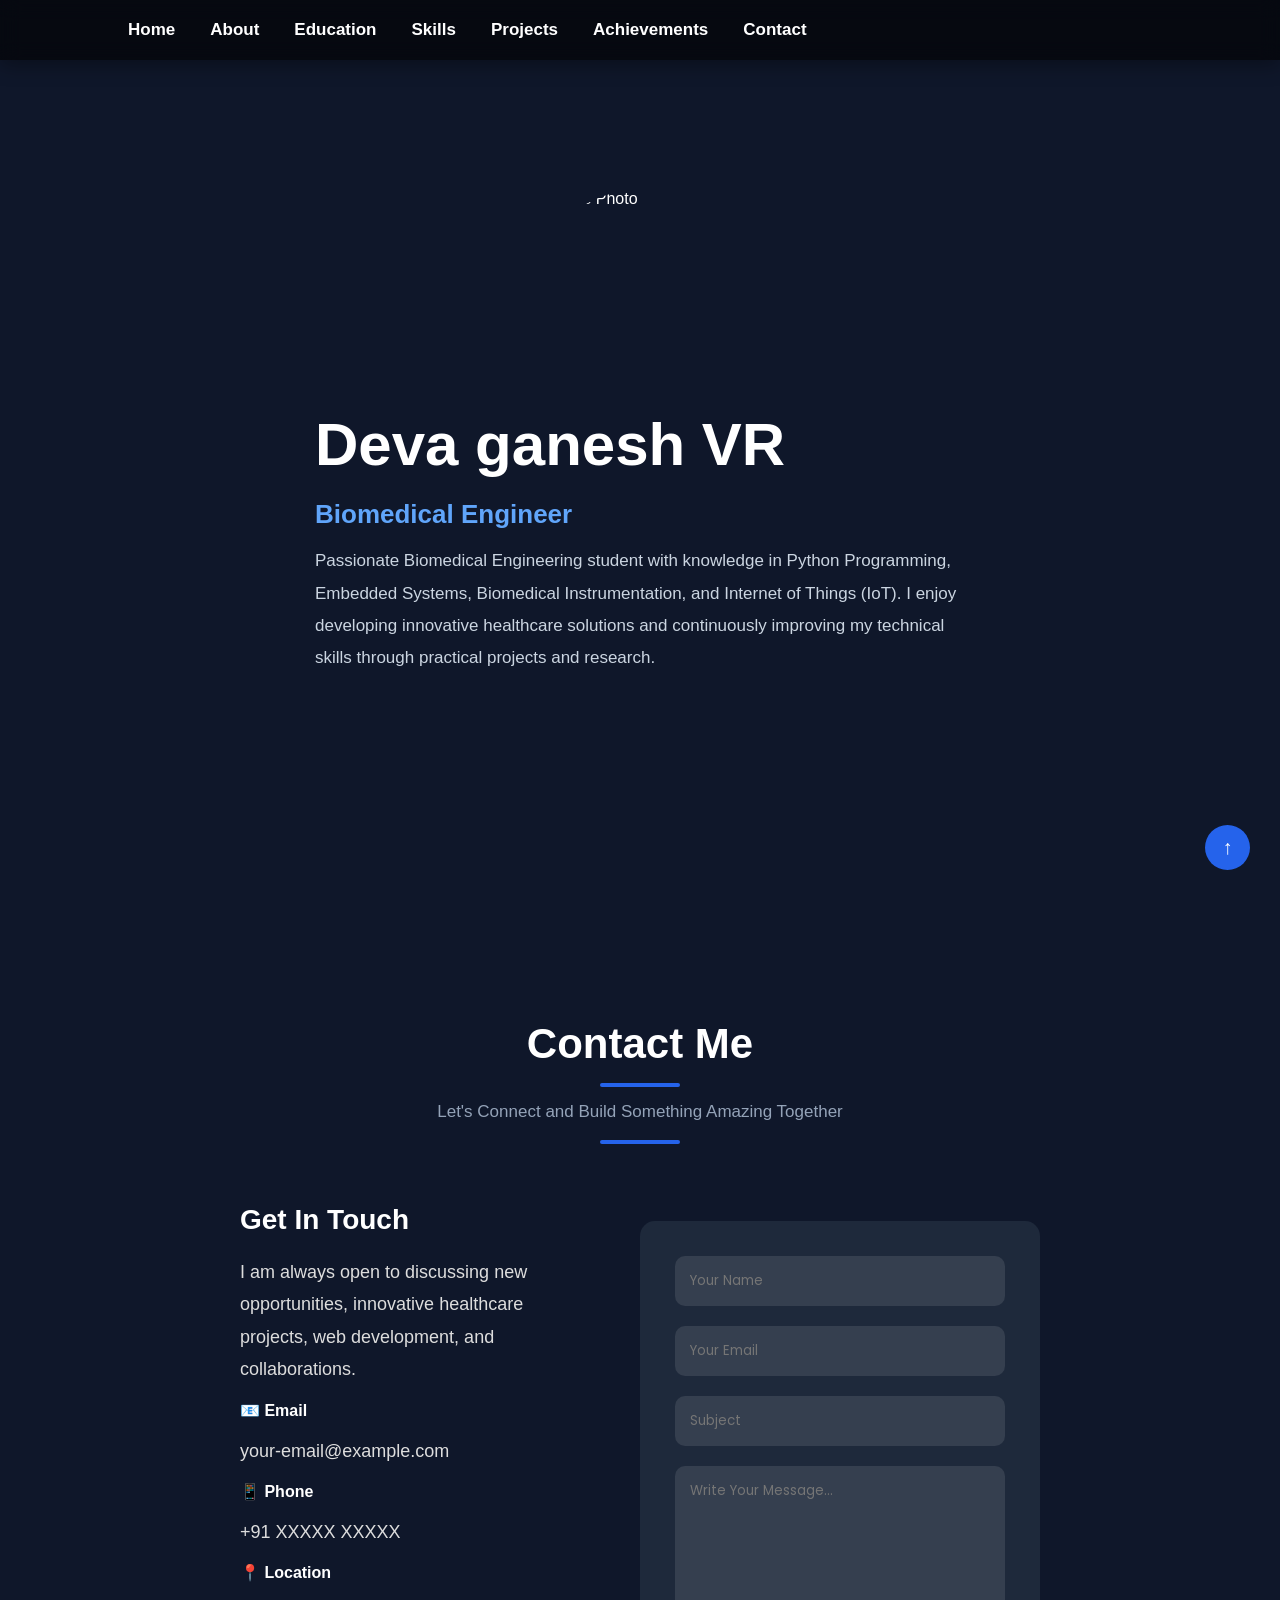
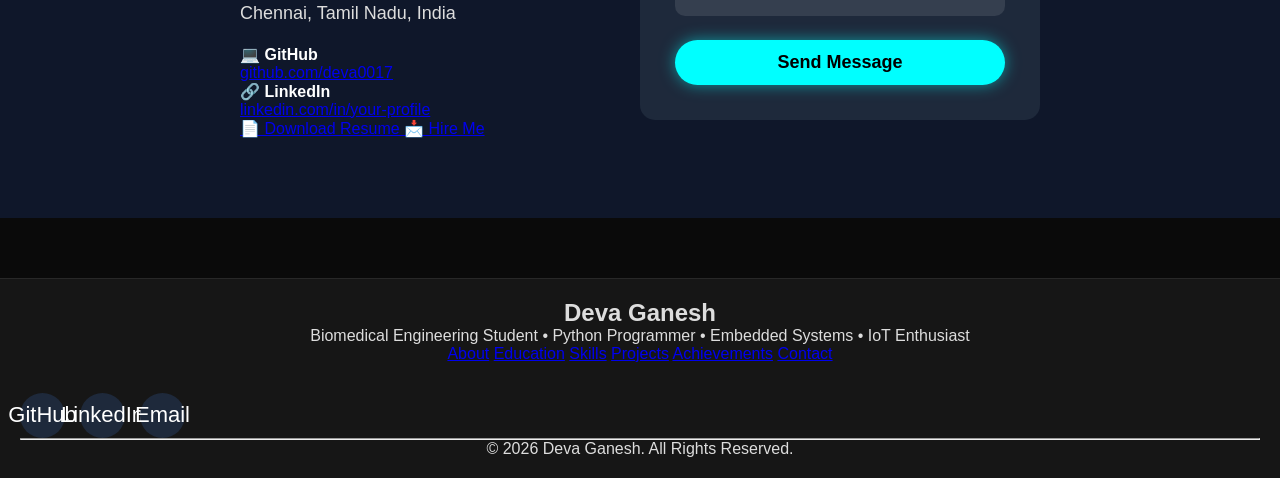
==== index.html @ 057c4575 "Add files via upload" ====
<!DOCTYPE html>
<html lang="en">

<head>

    <meta charset="UTF-8">

    <meta name="viewport" content="width=device-width, initial-scale=1.0">

    <title>Deva Ganesh | Portfolio</title>

    <link rel="stylesheet" href="style.css">

    <link rel="preconnect" href="https://fonts.googleapis.com">

    <link rel="preconnect" href="https://fonts.gstatic.com" crossorigin>

    <link href="https://fonts.googleapis.com/css2?family=Poppins:wght@300;400;500;600;700;800&display=swap" rel="stylesheet">

</head>

<body>

<!-- ================= HEADER ================= -->

<header>
<nav>

    <a href="index.html">Home</a>
    <a href="about.html">About</a>
    <a href="education.html">Education</a>
    <a href="skills.html">Skills</a>
    <a href="projects.html">Projects</a>
    <a href="achievements.html">Achievements</a>
    <a href="contact.html">Contact</a>

</nav>

</header>

<section class="hero">
    <div class="hero-content">

      <img src="images/profile.jpeg"
     alt="Profile Photo"
     style="width:220px;height:220px;border-radius:50%;object-fit:cover;display:block;margin:auto;">

        <h1>Deva ganesh VR</h1>

        <h3>Biomedical Engineer</h3>

        <p>Passionate Biomedical Engineering student with knowledge in

Python Programming, Embedded Systems, Biomedical Instrumentation,

and Internet of Things (IoT). I enjoy developing innovative

healthcare solutions and continuously improving my technical

skills through practical projects and research.</p>

    </div>
</section>



<!-- ================= CONTACT SECTION ================= -->

<section id="contact">

    <div class="section-title">

        <h2>Contact Me</h2>

        <p>Let's Connect and Build Something Amazing Together</p>

    </div>

    <div class="contact-container">

        <!-- Left Side -->

        <div class="contact-info">

            <h3>Get In Touch</h3>

            <p>
                I am always open to discussing new opportunities,
                innovative healthcare projects, web development,
                and collaborations.
            </p>

            <div class="contact-item">

                <h4>📧 Email</h4>

                <p>your-email@example.com</p>

            </div>

            <div class="contact-item">

                <h4>📱 Phone</h4>

                <p>+91 XXXXX XXXXX</p>

            </div>

            <div class="contact-item">

                <h4>📍 Location</h4>

                <p>Chennai, Tamil Nadu, India</p>

            </div>

            <div class="contact-item">

                <h4>💻 GitHub</h4>

                <a href="https://github.com/deva0017" target="_blank">
                    github.com/deva0017
                </a>

            </div>

            <div class="contact-item">

                <h4>🔗 LinkedIn</h4>

                <a href="https://linkedin.com/" target="_blank">
                    linkedin.com/in/your-profile
                </a>

            </div>

            <div class="contact-buttons">

                <a href="resume.pdf" class="contact-btn" download>
                    📄 Download Resume
                </a>

                <a href="mailto:your-email@example.com" class="contact-btn">
                    📩 Hire Me
                </a>

            </div>

        </div>

        <!-- Right Side -->

        <div class="contact-form">

            <form action="#">

                <input
                    type="text"
                    placeholder="Your Name"
                    required
                >

                <input
                    type="email"
                    placeholder="Your Email"
                    required
                >

                <input
                    type="text"
                    placeholder="Subject"
                    required
                >

                <textarea
                    rows="6"
                    placeholder="Write Your Message..."
                    required
                ></textarea>

                <button type="submit">
                    Send Message
                </button>

            </form>

        </div>

    </div>

</section>
<!-- ================= FOOTER ================= -->

<footer>

    <div class="footer-container">

        <h2>Deva Ganesh</h2>

        <p>
          Biomedical Engineering Student • Python Programmer • Embedded Systems • IoT Enthusiast
        </p>

        <div class="footer-links">

<a href="about.html">About</a>

<a href="education.html">Education</a>

<a href="skills.html">Skills</a>

<a href="projects.html">Projects</a>

<a href="achievements.html">Achievements</a>

<a href="contact.html">Contact</a>

</div>
        <div class="social-links">

            <a href="https://github.com/deva0017" target="_blank">
                GitHub
            </a>

            <a href="https://www.linkedin.com/" target="_blank">
                LinkedIn
            </a>

            <a href="mailto:your-email@example.com">
                Email
            </a>

        </div>

        <hr>

        <p class="copyright">

            © 2026 Deva Ganesh. All Rights Reserved.

        </p>

    </div>

</footer>

<!-- Back To Top Button -->

<a href="#" class="top-btn">
    ↑
</a>

</body>

</html>
---- style.css ----
/*==============================
GOOGLE FONT
==============================*/

@import url('https://fonts.googleapis.com/css2?family=Poppins:wght@300;400;500;600;700;800&display=swap');

/*==============================
RESET
==============================*/

*{
    margin:0;
    padding:0;
    box-sizing:border-box;
    scroll-behavior:smooth;
}

body{
    font-family:'Poppins',sans-serif;
    background:#0f172a;
    color:#ffffff;
    overflow-x:hidden;
}

/*==============================
SCROLLBAR
==============================*/

::-webkit-scrollbar{
    width:10px;
}

::-webkit-scrollbar-track{
    background:#0f172a;
}

::-webkit-scrollbar-thumb{
    background:#2563eb;
    border-radius:20px;
}

/*==============================
HEADER
==============================*/

header{
    position:fixed;
    top:0;
    left:0;
    width:100%;
    padding:18px 8%;
    background:#111827;
    display:flex;
    justify-content:center;
    align-items:center;
    z-index:1000;
    box-shadow:0 5px 20px rgba(0,0,0,.3);
}

/*==============================
NAVIGATION
==============================*/

nav{
    display:flex;
    gap:35px;
}

nav a{
    color:#ffffff;
    text-decoration:none;
    font-size:17px;
    font-weight:600;
    transition:.3s;
    position:relative;
}

nav a:hover{
    color:#3b82f6;
}

nav a::after{
    content:'';
    position:absolute;
    left:0;
    bottom:-6px;
    width:0%;
    height:2px;
    background:#3b82f6;
    transition:.3s;
}

nav a:hover::after{
    width:100%;
}

/*==============================
SECTION
==============================*/

section{
    padding:120px 8% 80px;
}

/*==============================
SECTION TITLE
==============================*/

.section-title{
    text-align:center;
    margin-bottom:60px;
}

.section-title h2{
    font-size:45px;
    color:#ffffff;
}

.section-title p{
    color:#cbd5e1;
    margin-top:15px;
    font-size:18px;
}

.section-title::after{
    content:'';
    display:block;
    width:80px;
    height:4px;
    background:#2563eb;
    margin:18px auto;
    border-radius:10px;
}

/*==============================
BUTTON
==============================*/

.btn{
    display:inline-block;
    padding:14px 35px;
    background:#2563eb;
    color:#fff;
    text-decoration:none;
    border-radius:8px;
    font-weight:600;
    transition:.3s;
}

.btn:hover{
    background:#1d4ed8;
    transform:translateY(-4px);
}

/*==============================
FOOTER
==============================*/

footer{
    background:#111827;
    text-align:center;
    padding:30px;
    margin-top:60px;
}

footer span{
    color:#3b82f6;
    font-weight:700;
}
/* ==========================================
   GOOGLE FONT
========================================== */

@import url('https://fonts.googleapis.com/css2?family=Poppins:wght@300;400;500;600;700;800&display=swap');


/* ==========================================
   RESET
========================================== */

*{
    margin:0;
    padding:0;
    box-sizing:border-box;
    scroll-behavior:smooth;
}

body{
    font-family:'Poppins',sans-serif;
    background:#0F172A;
    color:#F8FAFC;
    overflow-x:hidden;
}


/* ==========================================
   SCROLLBAR
========================================== */

::-webkit-scrollbar{
    width:10px;
}

::-webkit-scrollbar-track{
    background:#0F172A;
}

::-webkit-scrollbar-thumb{
    background:#2563EB;
    border-radius:20px;
}

::-webkit-scrollbar-thumb:hover{
    background:#1D4ED8;
}


/* ==========================================
   HEADER
========================================== */

header{
    position:fixed;
    top:0;
    left:0;
    width:100%;
    background:#111827;
    padding:20px 8%;
    display:flex;
    justify-content:center;
    align-items:center;
    z-index:1000;
    box-shadow:0 5px 20px rgba(0,0,0,.35);
}


/* ==========================================
   NAVIGATION
========================================== */

nav ul{
    display:flex;
    list-style:none;
    gap:35px;
}

nav ul li a{

    color:#F8FAFC;
    text-decoration:none;
    font-size:16px;
    font-weight:600;
    position:relative;
    transition:.3s;

}

nav ul li a::after{

    content:'';
    position:absolute;
    left:0;
    bottom:-6px;
    width:0%;
    height:2px;
    background:#3B82F6;
    transition:.3s;

}

nav ul li a:hover{

    color:#3B82F6;

}

nav ul li a:hover::after{

    width:100%;

}


/* ==========================================
   HERO SECTION
========================================== */

.hero{

    min-height:100vh;
    display:flex;
    justify-content:center;
    align-items:center;
    gap:80px;
    padding:120px 8% 80px;
    background:#0F172A;
    flex-wrap:wrap;

}


/* ==========================================
   PROFILE IMAGE
========================================== */

.hero-image{

    display:flex;
    justify-content:center;
    align-items:center;

}

/* ================= HERO IMAGE ================= */

.hero{
    display:flex;
    align-items:center;
    justify-content:center;
    gap:80px;
    min-height:100vh;
    padding:120px 8%;
}

.hero-image{
    flex:1;
    display:flex;
    justify-content:center;
}

.hero-image img{

    width:340px;
    height:340px;

    object-fit:cover;

    border-radius:50%;

    border:8px solid #3B82F6;

    padding:8px;

    background:#ffffff;

    box-shadow:
        0 0 25px rgba(59,130,246,.5),
        0 0 50px rgba(59,130,246,.3);

    transition:.4s;

}

.hero-image img:hover{

    transform:scale(1.05);

    box-shadow:
        0 0 35px rgba(59,130,246,.8),
        0 0 70px rgba(59,130,246,.4);

}

.hero-content{

    flex:1;

}

.hero-buttons{

    margin-top:30px;

}

.btn{

    display:inline-block;

    padding:14px 35px;

    margin-right:15px;

    border-radius:8px;

    text-decoration:none;

    font-weight:600;

    background:#2563EB;

    color:#fff;

}

.btn-outline{

    background:transparent;

    border:2px solid #2563EB;

    color:#fff;

}

.btn:hover{

    transform:translateY(-4px);

}
.hero-image img:hover{

    transform:scale(1.05);

}


/* ==========================================
   HERO TEXT
========================================== */

.hero-content{

    max-width:650px;

}

.hero-content h3{

    color:#60A5FA;
    font-size:26px;
    margin-bottom:15px;

}

.hero-content h1{

    color:#ffffff;
    font-size:60px;
    margin-bottom:20px;
    font-weight:700;

}

.hero-content h2{

    color:#CBD5E1;
    font-size:30px;
    margin-bottom:25px;
    font-weight:500;

}

.hero-content p{

    color:#CBD5E1;
    line-height:1.9;
    font-size:17px;
    margin-bottom:35px;

}


/* ==========================================
   BUTTONS
========================================== */

.btn{

    display:inline-block;

    padding:15px 35px;

    background:#2563EB;

    color:#ffffff;

    text-decoration:none;

    border-radius:8px;

    font-weight:600;

    transition:.3s;

}

.btn:hover{

    background:#1D4ED8;

    transform:translateY(-4px);

    box-shadow:0 12px 25px rgba(37,99,235,.35);

}
/* ==========================================
   SECTION TITLE
========================================== */

.section-title{

    text-align:center;
    margin-bottom:60px;

}

.section-title h2{

    font-size:42px;
    color:#FFFFFF;
    margin-bottom:15px;

}

.section-title p{

    color:#94A3B8;
    font-size:17px;

}

.section-title h2::after{

    content:'';
    display:block;
    width:80px;
    height:4px;
    background:#2563EB;
    margin:15px auto;
    border-radius:30px;

}


/* ==========================================
   ABOUT SECTION
========================================== */

#about{

    background:#111827;
    padding:100px 8%;

}

.about-container{
    display:block;
}
    gap:70px;
    align-items:center;

}


/* ==========================================
   ABOUT IMAGE
========================================== */

.about-image{

    display:flex;
    justify-content:center;

}

.about-image img{

    width:320px;
    height:320px;
    object-fit:cover;

    border-radius:20px;

    border:5px solid #2563EB;

    box-shadow:0 20px 40px rgba(0,0,0,.4);

    transition:.4s;

}

.about-image img:hover{

    transform:scale(1.04);

}


/* ==========================================
   ABOUT CONTENT
========================================== */

.about-content h3{

    font-size:32px;
    color:#FFFFFF;
    margin-bottom:20px;

}

.about-content p{

    color:#CBD5E1;
    line-height:1.9;
    font-size:17px;
    margin-bottom:20px;
    text-align:justify;

}


/* ==========================================
   ABOUT DETAILS GRID
========================================== */

.about-details{

    display:grid;
    grid-template-columns:repeat(2,1fr);
    gap:20px;
    margin-top:35px;

}


/* ==========================================
   DETAIL CARD
========================================== */

.detail-card{

    background:#1E293B;

    padding:22px;

    border-radius:15px;

    border-left:4px solid #2563EB;

    transition:.35s;

}

.detail-card:hover{

    transform:translateY(-8px);

    box-shadow:0 15px 30px rgba(0,0,0,.35);

}

.detail-card h4{

    color:#60A5FA;

    margin-bottom:10px;

    font-size:18px;

}

.detail-card p{

    color:#E2E8F0;

    margin:0;

    font-size:15px;

}


/* ==========================================
   RESPONSIVE ABOUT
========================================== */

@media(max-width:900px){

.about-container{

    grid-template-columns:1fr;
    text-align:center;

}

.about-image{

    margin-bottom:30px;

}

.about-details{

    grid-template-columns:1fr;

}

.about-content p{

    text-align:center;

}

}
/* ==========================================
   EDUCATION SECTION
========================================== */

#education{
    background:#0F172A;
    padding:100px 8%;
}


/* ==========================================
   EDUCATION CONTAINER
========================================== */

.education-container{
    position:relative;
    max-width:1000px;
    margin:auto;
}


/* Vertical Timeline */

.education-container::before{

    content:'';

    position:absolute;

    left:35px;

    top:0;

    width:4px;

    height:100%;

    background:#2563EB;

}


/* ==========================================
   EDUCATION CARD
========================================== */

.education-card{

    position:relative;

    background:#1E293B;

    margin-left:90px;

    margin-bottom:40px;

    padding:30px;

    border-radius:18px;

    transition:.35s;

    box-shadow:0 10px 25px rgba(0,0,0,.25);

}

.education-card:hover{

    transform:translateY(-8px);

    box-shadow:0 20px 40px rgba(0,0,0,.35);

}


/* Timeline Circle */

.education-card::before{

    content:'';

    position:absolute;

    left:-67px;

    top:35px;

    width:22px;

    height:22px;

    border-radius:50%;

    background:#2563EB;

    border:5px solid #0F172A;

}


/* ==========================================
   YEAR BADGE
========================================== */

.education-year{

    display:inline-block;

    background:#2563EB;

    color:#fff;

    padding:8px 18px;

    border-radius:25px;

    font-size:14px;

    font-weight:600;

    margin-bottom:20px;

}


/* ==========================================
   EDUCATION CONTENT
========================================== */

.education-content h3{

    color:#FFFFFF;

    font-size:26px;

    margin-bottom:12px;

}

.education-content h4{

    color:#60A5FA;

    font-size:18px;

    margin-bottom:15px;

}

.education-content p{

    color:#CBD5E1;

    font-size:16px;

    line-height:1.9;

}


/* ==========================================
   RESPONSIVE
========================================== */

@media(max-width:768px){

.education-container::before{

    left:15px;

}

.education-card{

    margin-left:45px;

    padding:22px;

}

.education-card::before{

    left:-36px;

    width:18px;

    height:18px;

}

.education-year{

    font-size:13px;

    padding:6px 15px;

}

.education-content h3{

    font-size:22px;

}

.education-content h4{

    font-size:16px;

}

.education-content p{

    font-size:15px;

}

}
/* ==========================================
            SKILLS SECTION
========================================== */

#skills{
    background:#0F172A;
}


.skills-container{
    display:grid;
    grid-template-columns:repeat(auto-fit,minmax(250px,1fr));
    gap:25px;
}


/* Skill Card */

.skill-card{
    background:#1E293B;
    padding:30px;
    border-radius:15px;
    text-align:center;
    transition:.35s ease;
    border:1px solid rgba(255,255,255,.08);
}


.skill-card:hover{
    transform:translateY(-10px);
    box-shadow:0 15px 30px rgba(0,0,0,.35);
}



/* Skill Icon */

.skill-card i{
    font-size:45px;
    color:#3B82F6;
    margin-bottom:20px;
}



/* Skill Title */

.skill-card h3{
    color:#ffffff;
    font-size:22px;
    margin-bottom:15px;
}



/* Skill Description */

.skill-card p{
    color:#CBD5E1;
    font-size:15px;
    line-height:1.8;
}



/* ==========================================
             SKILL PROGRESS BAR
========================================== */


.skills-progress{
    margin-top:50px;
}


.skill{
    margin-bottom:25px;
}


.skill span{
    display:block;
    color:#F8FAFC;
    margin-bottom:8px;
    font-weight:600;
    font-size:17px;
}



/* Progress Background */

.progress{
    width:100%;
    height:10px;
    background:#334155;
    border-radius:30px;
    overflow:hidden;
}



/* Progress Moving Bar */

.progress-bar{
    height:100%;
    background:linear-gradient(
        90deg,
        #2563EB,
        #60A5FA
    );
    border-radius:30px;
    transition:.5s;
}



/* Hover Animation */

.skill:hover .progress-bar{
    filter:brightness(1.2);
}
/* ==========================================
            PROJECTS SECTION
========================================== */


#projects{
    background:#111827;
}


/* Project Container */

.projects-container{
    display:grid;
    grid-template-columns:repeat(auto-fit,minmax(280px,1fr));
    gap:30px;
}



/* Project Card */

.project-card{
    background:#1E293B;
    border-radius:15px;
    overflow:hidden;
    transition:.35s ease;
    border:1px solid rgba(255,255,255,.08);
}


.project-card:hover{
    transform:translateY(-10px);
    box-shadow:0 18px 35px rgba(0,0,0,.45);
}



/* Project Image */

.project-card img{
    width:100%;
    height:220px;
    object-fit:cover;
    transition:.4s ease;
}


.project-card:hover img{
    transform:scale(1.08);
}



/* Project Content */

.project-content{
    padding:25px;
}


.project-content h3{
    color:#ffffff;
    font-size:24px;
    margin-bottom:12px;
}


.project-content p{
    color:#CBD5E1;
    line-height:1.8;
    font-size:15px;
    margin-bottom:20px;
}



/* Project Buttons */

.project-btn{
    display:flex;
    gap:15px;
}


.project-btn a{

    padding:10px 22px;
    border-radius:8px;
    text-decoration:none;
    font-weight:600;
    font-size:14px;
    transition:.3s;

}



/* View Project Button */

.view-btn{

    background:#2563EB;
    color:white;

}


.view-btn:hover{

    background:#1D4ED8;
    transform:translateY(-3px);

}



/* Github Button */

.github-btn{

    background:#334155;
    color:white;

}


.github-btn:hover{

    background:#475569;
    transform:translateY(-3px);

}



/* Project Category Tag */

.project-tag{

    display:inline-block;
    background:#2563EB;
    color:white;
    padding:5px 15px;
    border-radius:20px;
    font-size:13px;
    margin-bottom:15px;

}
/* ==========================================
          CERTIFICATIONS SECTION
========================================== */


#certifications{
    background:#0F172A;
}



/* Certificate Grid */

.certificate-grid{

    display:grid;
    grid-template-columns:repeat(auto-fit,minmax(280px,1fr));
    gap:30px;

}



/* Certificate Card */

.certificate-card{

    background:#1E293B;
    border-radius:15px;
    overflow:hidden;
    transition:.35s ease;
    border:1px solid rgba(255,255,255,.08);

}



.certificate-card:hover{

    transform:translateY(-10px);
    box-shadow:0 18px 35px rgba(0,0,0,.45);

}



/* Certificate Image */

.certificate-card img{

    width:100%;
    height:220px;
    object-fit:cover;
    transition:.4s ease;

}



.certificate-card:hover img{

    transform:scale(1.05);

}



/* Certificate Content */

.certificate-card .content{

    padding:25px;

}



.certificate-card h3{

    color:#ffffff;
    font-size:22px;
    margin-bottom:12px;

}



.certificate-card p{

    color:#CBD5E1;
    line-height:1.8;
    font-size:15px;

}



/* Certificate Button */

.certificate-btn{

    display:inline-block;
    margin-top:15px;
    padding:10px 22px;
    background:#2563EB;
    color:white;
    text-decoration:none;
    border-radius:8px;
    font-weight:600;
    transition:.3s;

}



.certificate-btn:hover{

    background:#1D4ED8;
    transform:translateY(-3px);

}
/* ==========================================
          ACHIEVEMENTS SECTION
========================================== */


#achievements{

    background:#111827;

}



/* Achievement Container */

.achievement-container{

    display:grid;
    grid-template-columns:repeat(auto-fit,minmax(280px,1fr));
    gap:30px;

}



/* Achievement Card */

.achievement-card{

    background:#1E293B;
    padding:30px;
    border-radius:15px;
    text-align:center;
    transition:.35s ease;
    border:1px solid rgba(255,255,255,.08);

}



.achievement-card:hover{

    transform:translateY(-10px);
    box-shadow:0 18px 35px rgba(0,0,0,.45);

}



/* Achievement Icon */

.achievement-card i{

    font-size:45px;
    color:#3B82F6;
    margin-bottom:20px;

}



/* Achievement Title */

.achievement-card h3{

    color:#ffffff;
    font-size:23px;
    margin-bottom:15px;

}



/* Achievement Description */

.achievement-card p{

    color:#CBD5E1;
    font-size:15px;
    line-height:1.8;

}



/* Achievement Date */

.achievement-date{

    display:inline-block;
    margin-top:15px;
    padding:6px 18px;
    background:#2563EB;
    color:white;
    border-radius:20px;
    font-size:13px;

}



/* Achievement Image */

.achievement-card img{

    width:100%;
    height:200px;
    object-fit:cover;
    border-radius:12px;
    margin-bottom:20px;

}
/* ==========================================
            CONTACT SECTION
========================================== */


#contact{

    background:#0F172A;

}



/* Contact Container */

.contact-container{

    display:grid;
    grid-template-columns:1fr 1fr;
    gap:50px;
    align-items:center;

}



/* Contact Left Details */

.contact-info h2{

    color:#ffffff;
    font-size:35px;
    margin-bottom:20px;

}



.contact-info p{

    color:#CBD5E1;
    line-height:1.8;
    margin-bottom:30px;

}



/* Contact Details Box */

.contact-box{

    display:flex;
    align-items:center;
    gap:20px;
    background:#1E293B;
    padding:18px;
    margin-bottom:18px;
    border-radius:12px;
    transition:.3s;

}



.contact-box:hover{

    transform:translateX(10px);
    box-shadow:0 10px 25px rgba(0,0,0,.35);

}



.contact-box i{

    font-size:30px;
    color:#3B82F6;

}



.contact-box h4{

    color:#ffffff;
    margin-bottom:5px;

}



.contact-box a,
.contact-box span{

    color:#CBD5E1;
    text-decoration:none;

}



.contact-box a:hover{

    color:#60A5FA;

}




/* Contact Form */

.contact-form{

    background:#1E293B;
    padding:35px;
    border-radius:15px;

}



.contact-form input,
.contact-form textarea{

    width:100%;
    padding:15px;
    margin-bottom:20px;
    background:#0F172A;
    border:none;
    outline:none;
    border-radius:8px;
    color:white;
    font-family:'Poppins',sans-serif;

}



.contact-form textarea{

    height:150px;
    resize:none;

}




/* Send Button */

.contact-form button{

    width:100%;
    padding:14px;
    background:#2563EB;
    border:none;
    border-radius:8px;
    color:white;
    font-size:16px;
    font-weight:600;
    cursor:pointer;
    transition:.3s;

}



.contact-form button:hover{

    background:#1D4ED8;
    transform:translateY(-3px);

}



/* Social Media Buttons */

.social-links{

    display:flex;
    gap:15px;
    margin-top:30px;

}



.social-links a{

    width:45px;
    height:45px;
    display:flex;
    align-items:center;
    justify-content:center;
    border-radius:50%;
    background:#1E293B;
    color:#ffffff;
    font-size:22px;
    text-decoration:none;
    transition:.3s;

}



.social-links a:hover{

    background:#2563EB;
    transform:translateY(-5px);

}
/* ==========================================
              FOOTER SECTION
========================================== */


footer{

    background:#111827;
    padding:25px 8%;
    text-align:center;
    color:#CBD5E1;
    border-top:1px solid rgba(255,255,255,.08);

}



footer span{

    color:#3B82F6;
    font-weight:600;

}



/* ==========================================
          BACK TO TOP BUTTON
========================================== */


.top-btn{

    position:fixed;
    right:30px;
    bottom:30px;
    width:45px;
    height:45px;
    background:#2563EB;
    color:white;
    display:flex;
    justify-content:center;
    align-items:center;
    border-radius:50%;
    text-decoration:none;
    font-size:20px;
    transition:.3s;
    z-index:999;

}



.top-btn:hover{

    background:#1D4ED8;
    transform:translateY(-5px);

}



/* ==========================================
          PAGE ANIMATION
========================================== */


@keyframes fadeUp{

    from{

        opacity:0;
        transform:translateY(40px);

    }


    to{

        opacity:1;
        transform:translateY(0);

    }

}



section{

    animation:fadeUp .8s ease;

}




/* ==========================================
          RESPONSIVE DESIGN
========================================== */


/* Tablet */

@media(max-width:992px){


    header{

        padding:20px 5%;

    }


    .hero{

        flex-direction:column;
        text-align:center;
        gap:40px;

    }



    .hero img{

        width:260px;
        height:260px;

    }



    .hero-text h1{

        font-size:45px;

    }



    .about-container{

        grid-template-columns:1fr;

    }



    .contact-container{

        grid-template-columns:1fr;

    }


}



/* Mobile */


@media(max-width:600px){


    header{

        flex-direction:column;
        gap:15px;

    }



    .logo{

        font-size:24px;

    }



    nav a{

        margin-left:15px;
        font-size:14px;

    }



    .hero{

        padding-top:160px;

    }



    .hero img{

        width:220px;
        height:220px;

    }



    .hero-text h1{

        font-size:35px;

    }



    .hero-text h3{

        font-size:22px;

    }



    section{

        padding:70px 5%;

    }



    .section-title{

        font-size:32px;

    }



    .about-info{

        grid-template-columns:1fr;

    }



    .project-btn{

        flex-direction:column;

    }



    .social-links{

        justify-content:center;

    }



}body {
    margin: 0;
    font-family: Arial;
}


/* Previous CSS ends here */


/* HERO SECTION */

.hero {
    min-height: 100vh;
    display: flex;
    align-items: center;
    justify-content: center;
    padding: 80px 10%;
}/* =========================
   ABOUT SECTION
========================= */

.about {
    min-height: 100vh;
    padding: 80px 10%;
    display: flex;
    align-items: center;
    justify-content: center;
}


.about-container {
    display: flex;
    align-items: center;
    justify-content: space-between;
    gap: 50px;
}


/* ABOUT IMAGE */

.about img {
    width: 300px;
    height: 300px;
    border-radius: 20px;
    object-fit: cover;
}


/* ABOUT TEXT */

.about-text {
    max-width: 600px;
}


.about-text h2 {
    font-size: 45px;
    color: #00ffff;
    margin-bottom: 20px;
}


.about-text p {
    font-size: 18px;
    color: #ddd;
    line-height: 1.8;
}


/* READ MORE BUTTON */

.about-text a {
    display: inline-block;
    margin-top: 25px;
    padding: 12px 30px;
    background: #00ffff;
    color: black;
    text-decoration: none;
    border-radius: 30px;
    transition: 0.3s;
}


.about-text a:hover {
    transform: translateY(-5px);
}/* =========================
   EDUCATION SECTION
========================= */

.education {
    min-height: 100vh;
    padding: 80px 10%;
    text-align: center;
}


.education h2 {
    font-size: 45px;
    color: #00ffff;
    margin-bottom: 50px;
}


/* EDUCATION CARDS CONTAINER */

.education-container {
    display: flex;
    justify-content: center;
    gap: 30px;
    flex-wrap: wrap;
}


/* CARD DESIGN */

.education-card {

    width: 300px;
    padding: 30px;

    background: rgba(255,255,255,0.08);

    border-radius: 20px;

    border: 1px solid rgba(255,255,255,0.2);

    backdrop-filter: blur(10px);

    transition: 0.3s;
}


/* CARD HOVER EFFECT */

.education-card:hover {

    transform: translateY(-10px);

}


/* CARD TITLE */

.education-card h3 {

    font-size: 25px;
    color: white;
    margin-bottom: 15px;

}


/* CARD DETAILS */

.education-card p {

    color: #ddd;
    font-size: 17px;
    line-height: 1.6;

}/* =========================
   SKILLS SECTION
========================= */

.skills {
    min-height: 100vh;
    padding: 80px 10%;
    text-align: center;
}


.skills h2 {
    font-size: 45px;
    color: #00ffff;
    margin-bottom: 50px;
}


/* SKILLS CONTAINER */

.skills-container {

    display: grid;

    grid-template-columns: repeat(auto-fit, minmax(250px, 1fr));

    gap: 30px;

}


/* SKILL CARD */

.skill-card {

    padding: 30px;

    background: rgba(255,255,255,0.08);

    border-radius: 20px;

    border: 1px solid rgba(255,255,255,0.2);

    transition: 0.3s;

}


/* CARD HOVER */

.skill-card:hover {

    transform: translateY(-10px);

}


/* SKILL ICON */

.skill-card i {

    font-size: 45px;

    color: #00ffff;

    margin-bottom: 20px;

}


/* SKILL NAME */

.skill-card h3 {

    color: white;

    font-size: 24px;

    margin-bottom: 20px;

}


/* PROGRESS BAR BACKGROUND */

.progress-bar {

    width: 100%;

    height: 10px;

    background: #333;

    border-radius: 20px;

    overflow: hidden;

}


/* PROGRESS VALUE */

.progress {

    height: 100%;

    background: #00ffff;

    border-radius: 20px;

}/* =========================
   PROJECTS SECTION
========================= */

.projects {

    min-height: 100vh;

    padding: 80px 10%;

    text-align: center;

}


.projects h2 {

    font-size: 45px;

    color: #00ffff;

    margin-bottom: 50px;

}


/* PROJECT CONTAINER */

.projects-container {

    display: grid;

    grid-template-columns: repeat(auto-fit, minmax(300px, 1fr));

    gap: 35px;

}


/* PROJECT CARD */

.project-card {

    background: rgba(255,255,255,0.08);

    border-radius: 20px;

    overflow: hidden;

    border: 1px solid rgba(255,255,255,0.2);

    transition: 0.3s;

}


/* CARD HOVER */

.project-card:hover {

    transform: translateY(-10px);

}


/* PROJECT IMAGE */

.project-card img {

    width: 100%;

    height: 220px;

    object-fit: cover;

}


/* PROJECT CONTENT */

.project-content {

    padding: 25px;

}


.project-content h3 {

    color: white;

    font-size: 25px;

    margin-bottom: 15px;

}


.project-content p {

    color: #ddd;

    font-size: 16px;

    line-height: 1.6;

}


/* PROJECT BUTTON */

.project-content a {

    display: inline-block;

    margin-top: 20px;

    padding: 10px 25px;

    background: #00ffff;

    color: black;

    text-decoration: none;

    border-radius: 25px;

    transition: 0.3s;

}


.project-content a:hover {

    transform: scale(1.05);

}/* =========================
   CONTACT SECTION
========================= */

.contact {

    min-height: 100vh;

    padding: 80px 10%;

    text-align: center;

}


.contact h2 {

    font-size: 45px;

    color: #00ffff;

    margin-bottom: 50px;

}


/* CONTACT CONTAINER */

.contact-container {

    display: flex;

    justify-content: center;

    gap: 50px;

    flex-wrap: wrap;

}


/* CONTACT INFORMATION */

.contact-info {

    width: 350px;

    text-align: left;

}


.contact-info h3 {

    color: white;

    font-size: 28px;

    margin-bottom: 20px;

}


.contact-info p {

    color: #ddd;

    font-size: 18px;

    margin: 15px 0;

}


/* CONTACT ICONS */

.contact-info i {

    color: #00ffff;

    margin-right: 10px;

}


/* CONTACT FORM */

.contact-form {

    width: 400px;

}


.contact-form input,

.contact-form textarea {

    width: 100%;

    padding: 15px;

    margin-bottom: 20px;

    border-radius: 10px;

    border: none;

    outline: none;

    background: rgba(255,255,255,0.1);

    color: white;

}


.contact-form textarea {

    height: 150px;

}


/* SEND BUTTON */

.contact-form button {

    padding: 12px 35px;

    border: none;

    border-radius: 30px;

    background: #00ffff;

    color: black;

    font-size: 18px;

    cursor: pointer;

    transition: 0.3s;

}


.contact-form button:hover {

    transform: translateY(-5px);

}


/* =========================
   FOOTER
========================= */

footer {

    padding: 20px;

    text-align: center;

    background: rgba(255,255,255,0.05);

    color: #ddd;

}


/* SOCIAL ICONS */

.social-icons a {

    color: white;

    font-size: 25px;

    margin: 0 10px;

    transition: 0.3s;

}


.social-icons a:hover {

    color: #00ffff;

}/* =========================
   NAVIGATION BAR
========================= */

header {

    position: fixed;

    top: 0;

    left: 0;

    width: 100%;

    padding: 20px 10%;

    display: flex;

    justify-content: space-between;

    align-items: center;

    background: rgba(0,0,0,0.6);

    backdrop-filter: blur(10px);

    z-index: 1000;

}


/* LOGO */

.logo {

    font-size: 30px;

    font-weight: bold;

    color: #00ffff;

    text-decoration: none;

}


/* NAVIGATION LINKS */

.navbar a {

    color: white;

    text-decoration: none;

    margin-left: 30px;

    font-size: 18px;

    transition: 0.3s;

}


.navbar a:hover {

    color: #00ffff;

}


/* =========================
   MOBILE RESPONSIVE DESIGN
========================= */


@media(max-width:900px){


    /* HERO */

    .hero-content {

        flex-direction: column;

        text-align: center;

    }


    .hero img {

        width:250px;

        height:250px;

    }


    .hero-text h1 {

        font-size:40px;

    }



    /* ABOUT */

    .about-container {

        flex-direction: column;

        text-align:center;

    }



    /* CONTACT */

    .contact-info {

        text-align:center;

    }



    header {

        padding:20px 5%;

    }

}



@media(max-width:600px){


    .navbar a {

        margin-left:10px;

        font-size:14px;

    }


    .hero-text h1 {

        font-size:32px;

    }


    .projects-container,

    .skills-container {

        grid-template-columns:1fr;

    }


    .education-card,

    .skill-card,

    .project-card {

        width:90%;

        margin:auto;

    }

}/* =========================
   FINAL TOUCHES
========================= */


/* SMOOTH SCROLLING */

html {

    scroll-behavior: smooth;

}


/* BODY BACKGROUND */

body {

    background: #0a0a0a;

    color: white;

    overflow-x: hidden;

}


/* SECTION SPACING */

section {

    scroll-margin-top: 80px;

}


/* FADE-IN ANIMATION */

.hero-content,
.about-container,
.education-card,
.skill-card,
.project-card,
.contact-container {

    animation: fadeUp 1s ease;

}



@keyframes fadeUp {

    from {

        opacity:0;

        transform:translateY(40px);

    }


    to {

        opacity:1;

        transform:translateY(0);

    }

}


/* GLOW EFFECT */

.logo,
.hero-text h1 span,
.about-text h2,
.education h2,
.skills h2,
.projects h2,
.contact h2 {

    text-shadow: 0 0 15px #00ffff;

}


/* IMAGE HOVER */

.hero img,
.about img {

    transition:0.5s;

}


.hero img:hover,
.about img:hover {

    transform:scale(1.05);

}


/* BUTTON GLOW */

.btn-primary,
.about-text a,
.project-content a,
.contact-form button {

    box-shadow:0 0 15px rgba(0,255,255,0.5);

}


.btn-primary:hover,
.about-text a:hover,
.project-content a:hover,
.contact-form button:hover {

    box-shadow:0 0 25px rgba(0,255,255,0.9);

}


/* CUSTOM SCROLL BAR */

::-webkit-scrollbar {

    width:10px;

}


::-webkit-scrollbar-track {

    background:#111;

}


::-webkit-scrollbar-thumb {

    background:#00ffff;

    border-radius:20px;

.profile-pic {
    width: 220px;
    height: 220px;
    border-radius: 50%;
    object-fit: cover;
    border: 5px solid #3B82F6;
    display: block;
    margin: 20px auto;
}
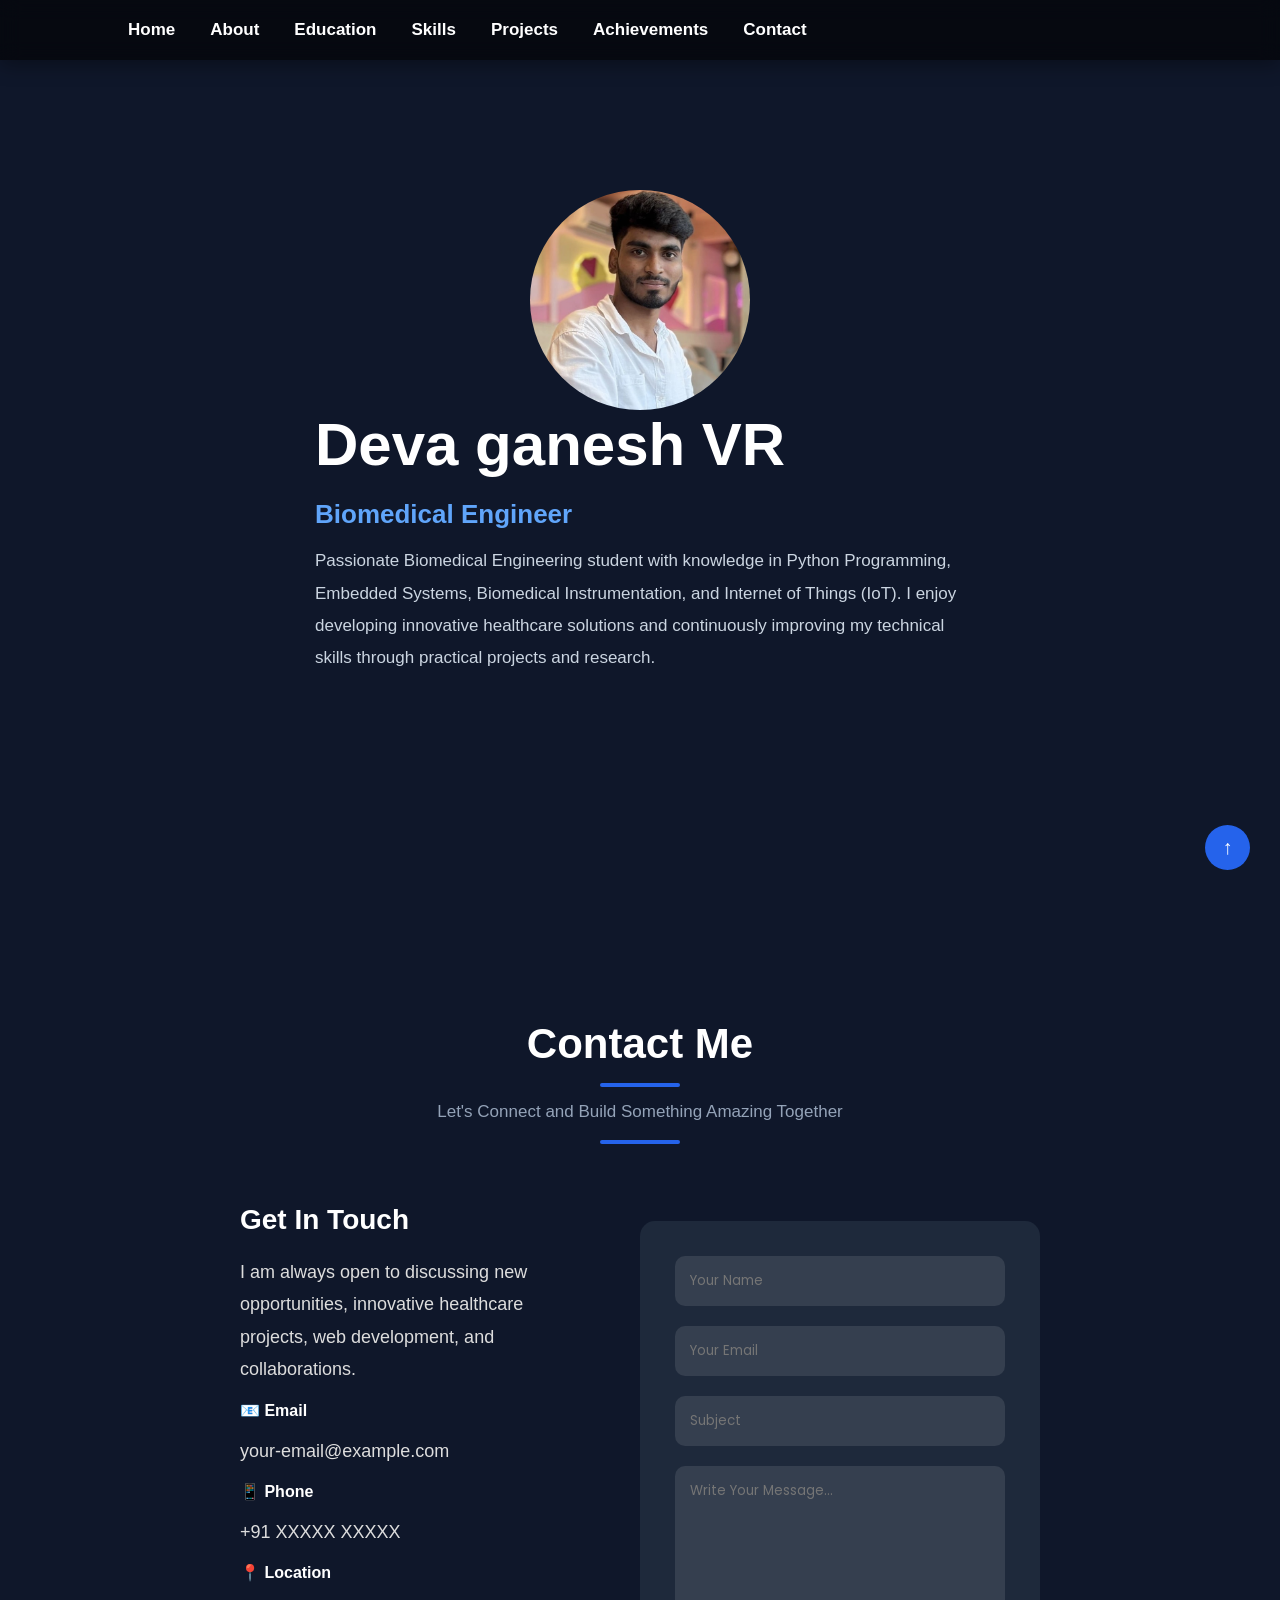
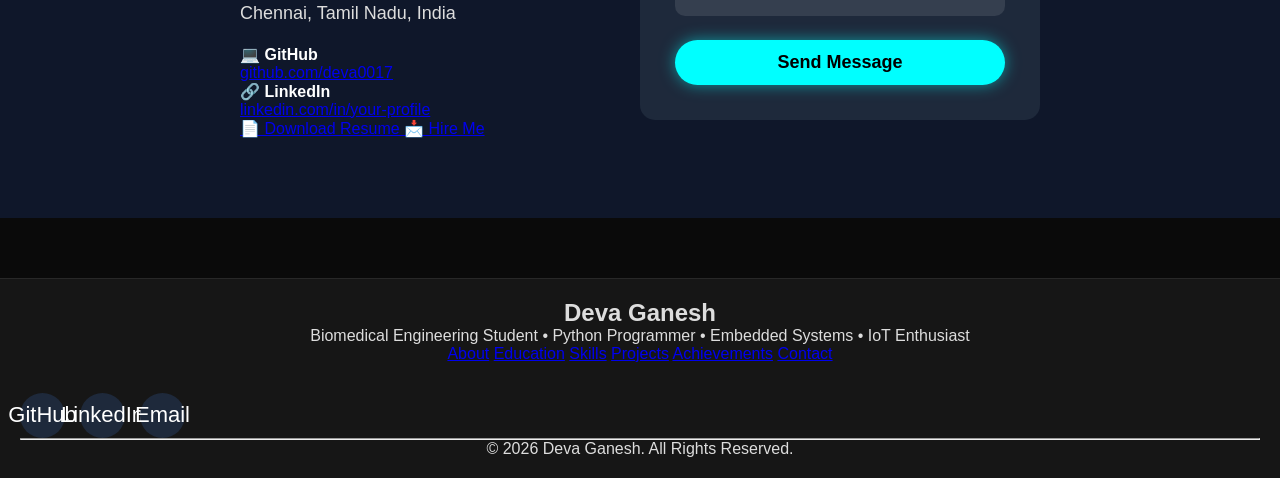
==== commit 0a3e748c: "Update index.html" ====
--- a/index.html
+++ b/index.html
@@ -41,7 +41,7 @@
 <section class="hero">
     <div class="hero-content">
 
-      <img src="images/profile.jpeg"
+      <img src="profile.jpeg"
      alt="Profile Photo"
      style="width:220px;height:220px;border-radius:50%;object-fit:cover;display:block;margin:auto;">
 
@@ -252,4 +252,4 @@
 
 </body>
 
-</html>+</html>
